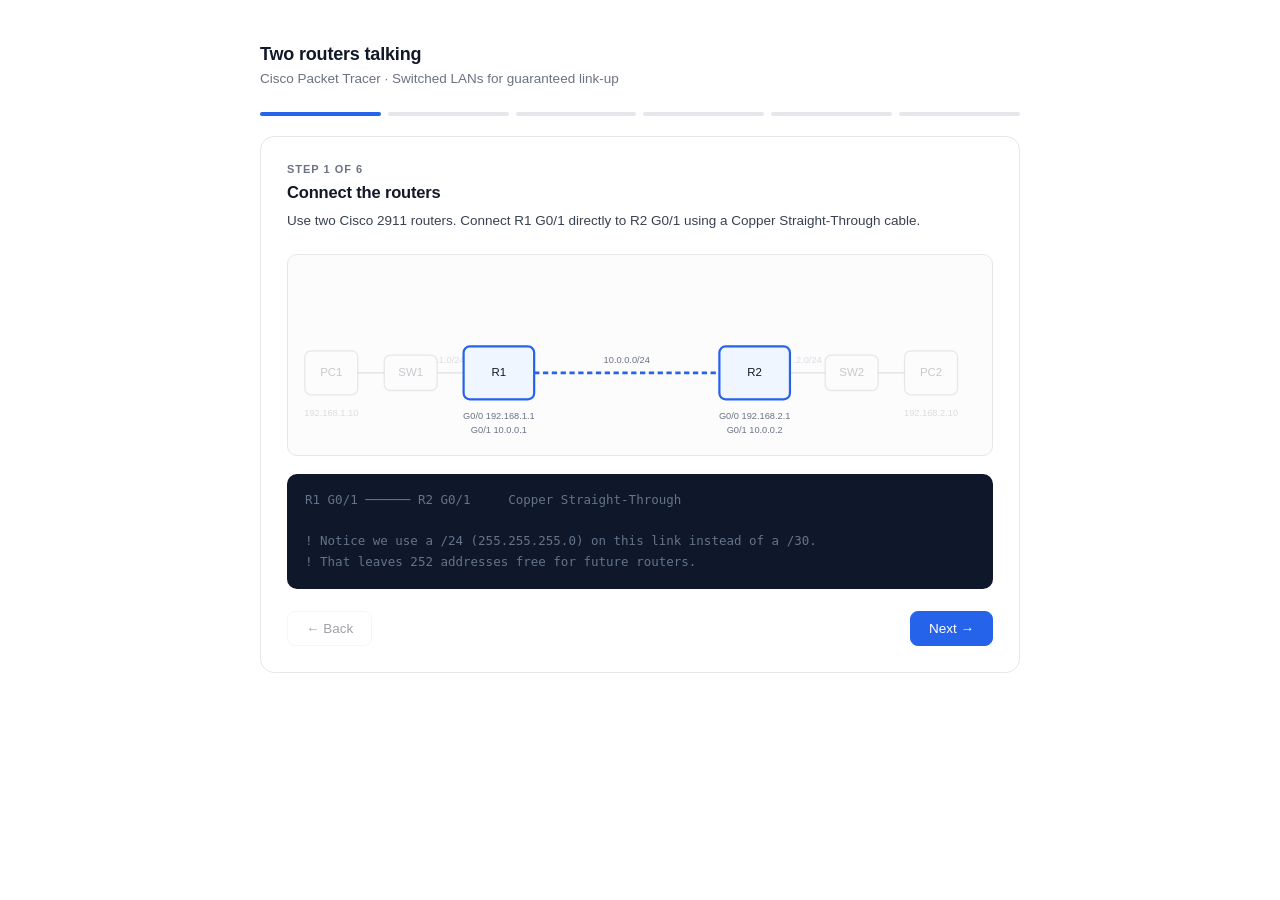
==== 1-router-config.html @ a14adb5b "init" ====
<!DOCTYPE html>
<html lang="en">
<head>
<meta charset="utf-8">
<meta name="viewport" content="width=device-width,initial-scale=1">
<title>Two Routers Talking — Cisco Packet Tracer</title>
<style>
  :root{
    --ink:#111827;
    --muted:#6b7280;
    --line:#e5e7eb;
    --accent:#2563eb;
    --accent-soft:#eff6ff;
  }
  *{box-sizing:border-box}
  body{
    margin:0;background:#fff;color:var(--ink);
    font-family:-apple-system,BlinkMacSystemFont,"Segoe UI",Roboto,Helvetica,Arial,sans-serif;
    -webkit-font-smoothing:antialiased;
  }
  .wrap{max-width:800px;margin:0 auto;padding:44px 20px 64px}

  h1{font-size:18px;font-weight:600;margin:0 0 6px;letter-spacing:-.01em}
  .sub{margin:0 0 26px;font-size:13.5px;color:var(--muted)}

  /* progress */
  .progress{display:flex;gap:7px;margin-bottom:20px}
  .seg{flex:1;height:4px;border:0;padding:0;border-radius:99px;background:var(--line);
       cursor:pointer;transition:background .25s}
  .seg.done{background:#c7d7fb}
  .seg.active{background:var(--accent)}

  /* card */
  .card{border:1px solid var(--line);border-radius:14px;padding:26px}
  .eyebrow{font-size:11px;letter-spacing:.09em;text-transform:uppercase;
           color:var(--muted);font-weight:600}
  h2{font-size:16.5px;font-weight:600;margin:8px 0 8px;letter-spacing:-.01em}
  p.desc{margin:0 0 22px;font-size:13.5px;line-height:1.6;color:#374151}

  /* diagram */
  .diagram{border:1px solid var(--line);border-radius:10px;background:#fcfcfd;
           padding:12px 8px;margin-bottom:18px}
  svg{display:block;width:100%;height:auto}
  #topo text{font-family:inherit;font-size:13px;font-weight:500;fill:var(--ink);
             text-anchor:middle;dominant-baseline:middle}
  #topo text.small{font-size:10.5px;font-weight:400;fill:var(--muted)}
  #topo rect{fill:#fff;stroke:#9ca3af;stroke-width:1.5;transition:.25s}
  #topo line{stroke:#9ca3af;stroke-width:2;transition:.25s}
  #topo g, #topo line{transition:opacity .25s}
  #topo .dim{opacity:.22}
  #topo g.hl rect{stroke:var(--accent);stroke-width:2.5;fill:var(--accent-soft)}
  #topo g.hl line, #topo line.hl{
    stroke:var(--accent);stroke-width:3;
    stroke-dasharray:6 4;animation:flow 1.2s linear infinite;
  }
  @keyframes flow{to{stroke-dashoffset:-10}}

  /* code */
  pre.code{
    background:#0f172a;color:#e2e8f0;border-radius:10px;
    padding:16px 18px;font-size:12.5px;line-height:1.65;
    font-family:ui-monospace,SFMono-Regular,Menlo,Consolas,monospace;
    overflow-x:auto;margin:0 0 22px;white-space:pre;
  }
  pre.code .cm{color:#64748b}
  pre.code .ok{color:#4ade80}

  /* nav */
  .nav{display:flex;gap:10px;justify-content:space-between}
  button.nav-btn{
    font:inherit;font-size:13.5px;font-weight:500;padding:9px 18px;
    border-radius:8px;border:1px solid var(--line);background:#fff;
    color:var(--ink);cursor:pointer;transition:.15s;
  }
  button.nav-btn:hover:not(:disabled){border-color:#cbd5e1;background:#f9fafb}
  button.nav-btn:disabled{opacity:.4;cursor:not-allowed}
  button.primary{background:var(--accent);border-color:var(--accent);color:#fff}
  button.primary:hover:not(:disabled){background:#1d4ed8;border-color:#1d4ed8}

  @media (prefers-reduced-motion:reduce){*{animation:none!important}}
</style>
</head>
<body>
<div class="wrap">

  <h1>Two routers talking</h1>
  <p class="sub">Cisco Packet Tracer · Switched LANs for guaranteed link-up</p>

  <div class="progress" id="progress"></div>

  <div class="card">
    <div class="eyebrow" id="eyebrow"></div>
    <h2 id="title"></h2>
    <p class="desc" id="desc"></p>

    <div class="diagram">
      <svg id="topo" viewBox="0 0 780 200" role="img"
           aria-label="PC1 connects to Switch 1, Switch 1 to R1, R1 to R2, R2 to Switch 2, Switch 2 to PC2">
        <g id="link-pc1-sw1">
          <line x1="70" y1="120" x2="100" y2="120"/>
        </g>
        <g id="link-sw1-r1">
          <line x1="160" y1="120" x2="190" y2="120"/>
          <text class="small" x="175" y="106">.1.0/24</text>
        </g>
        <g id="link-wan">
          <line x1="270" y1="120" x2="480" y2="120"/>
          <text class="small" x="375" y="106">10.0.0.0/24</text>
        </g>
        <g id="link-r2-sw2">
          <line x1="560" y1="120" x2="600" y2="120"/>
          <text class="small" x="580" y="106">.2.0/24</text>
        </g>
        <g id="link-sw2-pc2">
          <line x1="660" y1="120" x2="690" y2="120"/>
        </g>

        <g id="pc1">
          <rect x="10" y="95" width="60" height="50" rx="7"/>
          <text x="40" y="120">PC1</text>
          <text class="small" x="40" y="166">192.168.1.10</text>
        </g>

        <g id="sw1">
          <rect x="100" y="100" width="60" height="40" rx="7"/>
          <text x="130" y="120">SW1</text>
        </g>

        <g id="r1">
          <rect x="190" y="90" width="80" height="60" rx="7"/>
          <text x="230" y="120">R1</text>
          <text class="small" x="230" y="170">G0/0 192.168.1.1</text>
          <text class="small" x="230" y="185">G0/1 10.0.0.1</text>
        </g>

        <g id="r2">
          <rect x="480" y="90" width="80" height="60" rx="7"/>
          <text x="520" y="120">R2</text>
          <text class="small" x="520" y="170">G0/0 192.168.2.1</text>
          <text class="small" x="520" y="185">G0/1 10.0.0.2</text>
        </g>

        <g id="sw2">
          <rect x="600" y="100" width="60" height="40" rx="7"/>
          <text x="630" y="120">SW2</text>
        </g>

        <g id="pc2">
          <rect x="690" y="95" width="60" height="50" rx="7"/>
          <text x="720" y="120">PC2</text>
          <text class="small" x="720" y="166">192.168.2.10</text>
        </g>
      </svg>
    </div>

    <pre class="code" id="code"></pre>

    <div class="nav">
      <button class="nav-btn" id="back">← Back</button>
      <button class="nav-btn primary" id="next">Next →</button>
    </div>
  </div>
</div>

<script>
const steps = [
  {
    title: "Connect the routers",
    desc: "Use two Cisco 2911 routers. Connect R1 G0/1 directly to R2 G0/1 using a Copper Straight-Through cable.",
    hl: ["r1", "r2", "link-wan"],
    code: `<span class="cm">R1 G0/1 ────── R2 G0/1     Copper Straight-Through</span>

<span class="cm">! Notice we use a /24 (255.255.255.0) on this link instead of a /30.</span>
<span class="cm">! That leaves 252 addresses free for future routers.</span>`
  },
  {
    title: "Give R1 its IP addresses",
    desc: "Assign the WAN link IP, then the LAN IP that will face the switch. Make sure to enable both.",
    hl: ["r1"],
    code: `R1> enable
R1# configure terminal
R1(config)# interface g0/1
R1(config-if)# ip address 10.0.0.1 255.255.255.0
R1(config-if)# no shutdown
R1(config-if)# exit
R1(config)# interface g0/0
R1(config-if)# ip address 192.168.1.1 255.255.255.0
R1(config-if)# no shutdown`
  },
  {
    title: "Give R2 its IP addresses",
    desc: "Same configuration on the other router. If the WAN link stays down, check your cabling.",
    hl: ["r2"],
    code: `R2> enable
R2# configure terminal
R2(config)# interface g0/1
R2(config-if)# ip address 10.0.0.2 255.255.255.0
R2(config-if)# no shutdown
R2(config-if)# exit
R2(config)# interface g0/0
R2(config-if)# ip address 192.168.2.1 255.255.255.0
R2(config-if)# no shutdown`
  },
  {
    title: "Add the switches",
    desc: "Drop in two 2960 switches. Connect R1 G0/0 to SW1, and R2 G0/0 to SW2 using straight-through cables. This guarantees the router's LAN interface comes up (fixing the 'down' issue). No switch config is needed.",
    hl: ["r1", "sw1", "r2", "sw2", "link-sw1-r1", "link-r2-sw2"],
    code: `<span class="cm">R1 G0/0 ────── SW1        Copper Straight-Through</span>
<span class="cm">R2 G0/0 ────── SW2        Copper Straight-Through</span>

<span class="cm">! Check R1 again:</span>
R1# show ip interface brief
Interface   IP-Address      Status   Protocol
G0/0        192.168.1.1     <span class="ok">up       up</span>
G0/1        10.0.0.1        <span class="ok">up       up</span>`
  },
  {
    title: "Connect the PCs",
    desc: "Connect PC1 to SW1, and PC2 to SW2 using straight-through cables. Give them static IPs in their respective networks and set their default gateways to the router's LAN IP.",
    hl: ["pc1", "sw1", "pc2", "sw2", "link-pc1-sw1", "link-sw2-pc2"],
    code: `<span class="cm">PC1: IP 192.168.1.10  ·  Gateway 192.168.1.1</span>
<span class="cm">PC2: IP 192.168.2.10  ·  Gateway 192.168.2.1</span>

<span class="cm">! Test the local network first. This should succeed now.</span>
PC1> ping 192.168.1.1`
  },
  {
    title: "Turn on OSPF to route between them",
    desc: "Right now, PC1 can only ping its own router. To reach PC2, the routers need to share routes. OSPF does this automatically and scales perfectly when you add a 3rd router later.",
    hl: ["pc1", "sw1", "r1", "r2", "sw2", "pc2", "link-wan", "link-sw1-r1", "link-r2-sw2", "link-pc1-sw1", "link-sw2-pc2"],
    code: `<span class="cm">! R1</span>
R1(config)# router ospf 1
R1(config-router)# network 192.168.1.0 0.0.0.255 area 0
R1(config-router)# network 10.0.0.0 0.0.0.255 area 0

<span class="cm">! R2</span>
R2(config)# router ospf 1
R2(config-router)# network 192.168.2.0 0.0.0.255 area 0
R2(config-router)# network 10.0.0.0 0.0.0.255 area 0

<span class="cm">! Final Test across the whole network:</span>
PC1> ping 192.168.2.10
<span class="ok">Reply from 192.168.2.10: bytes=32 time&lt;1ms TTL=126</span>`
  }
];

const NODES = ["pc1","sw1","r1","r2","sw2","pc2",
               "link-pc1-sw1","link-sw1-r1","link-wan","link-r2-sw2","link-sw2-pc2"];
const total = steps.length;
let cur = 0;

const segsEl = document.getElementById("progress");
steps.forEach((_, i) => {
  const b = document.createElement("button");
  b.className = "seg";
  b.setAttribute("aria-label", "Go to step " + (i + 1));
  b.addEventListener("click", () => { cur = i; render(); });
  segsEl.appendChild(b);
});

const $ = id => document.getElementById(id);

function render(){
  const s = steps[cur];

  $("eyebrow").textContent = `Step ${cur + 1} of ${total}`;
  $("title").textContent = s.title;
  $("desc").textContent = s.desc;
  $("code").innerHTML = s.code;

  NODES.forEach(id => {
    const el = $(id);
    const on = s.hl.includes(id);
    el.classList.toggle("hl", on);
    el.classList.toggle("dim", !on);
  });

  [...segsEl.children].forEach((b, i) => {
    b.classList.toggle("active", i === cur);
    b.classList.toggle("done", i < cur);
  });

  $("back").disabled = cur === 0;
  $("next").textContent = cur === total - 1 ? "Restart" : "Next →";
}

$("back").addEventListener("click", () => { if (cur > 0) { cur--; render(); } });
$("next").addEventListener("click", () => { cur = (cur + 1) % total; render(); });

document.addEventListener("keydown", e => {
  if (e.key === "ArrowRight") { cur = (cur + 1) % total; render(); }
  if (e.key === "ArrowLeft" && cur > 0) { cur--; render(); }
});

render();
</script>
</body>
</html>
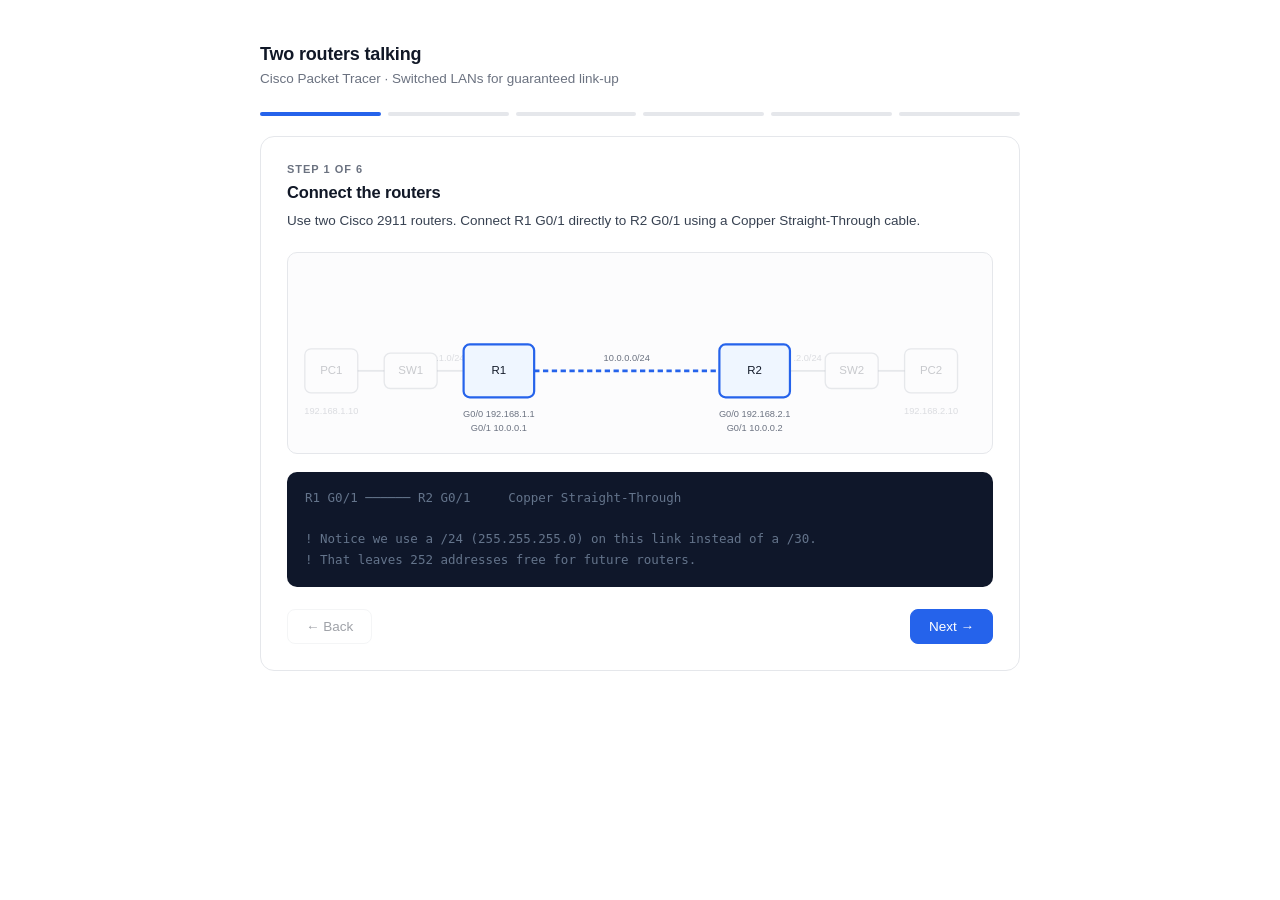
==== commit 97fc28a5: "merged styles" ====
--- a/1-router-config.html
+++ b/1-router-config.html
@@ -4,80 +4,16 @@
 <meta charset="utf-8">
 <meta name="viewport" content="width=device-width,initial-scale=1">
 <title>Two Routers Talking — Cisco Packet Tracer</title>
+<link rel="stylesheet" href="styles.css">
 <style>
-  :root{
-    --ink:#111827;
-    --muted:#6b7280;
-    --line:#e5e7eb;
-    --accent:#2563eb;
-    --accent-soft:#eff6ff;
+  :root {
+    --wrap-width: 800px;
+    --diagram-padding: 12px 8px;
+    --topo-font-size: 13px;
+    --topo-font-weight: 500;
+    --topo-small-size: 10.5px;
   }
-  *{box-sizing:border-box}
-  body{
-    margin:0;background:#fff;color:var(--ink);
-    font-family:-apple-system,BlinkMacSystemFont,"Segoe UI",Roboto,Helvetica,Arial,sans-serif;
-    -webkit-font-smoothing:antialiased;
-  }
-  .wrap{max-width:800px;margin:0 auto;padding:44px 20px 64px}
-
-  h1{font-size:18px;font-weight:600;margin:0 0 6px;letter-spacing:-.01em}
-  .sub{margin:0 0 26px;font-size:13.5px;color:var(--muted)}
-
-  /* progress */
-  .progress{display:flex;gap:7px;margin-bottom:20px}
-  .seg{flex:1;height:4px;border:0;padding:0;border-radius:99px;background:var(--line);
-       cursor:pointer;transition:background .25s}
-  .seg.done{background:#c7d7fb}
-  .seg.active{background:var(--accent)}
-
-  /* card */
-  .card{border:1px solid var(--line);border-radius:14px;padding:26px}
-  .eyebrow{font-size:11px;letter-spacing:.09em;text-transform:uppercase;
-           color:var(--muted);font-weight:600}
-  h2{font-size:16.5px;font-weight:600;margin:8px 0 8px;letter-spacing:-.01em}
-  p.desc{margin:0 0 22px;font-size:13.5px;line-height:1.6;color:#374151}
-
-  /* diagram */
-  .diagram{border:1px solid var(--line);border-radius:10px;background:#fcfcfd;
-           padding:12px 8px;margin-bottom:18px}
-  svg{display:block;width:100%;height:auto}
-  #topo text{font-family:inherit;font-size:13px;font-weight:500;fill:var(--ink);
-             text-anchor:middle;dominant-baseline:middle}
-  #topo text.small{font-size:10.5px;font-weight:400;fill:var(--muted)}
-  #topo rect{fill:#fff;stroke:#9ca3af;stroke-width:1.5;transition:.25s}
-  #topo line{stroke:#9ca3af;stroke-width:2;transition:.25s}
-  #topo g, #topo line{transition:opacity .25s}
-  #topo .dim{opacity:.22}
-  #topo g.hl rect{stroke:var(--accent);stroke-width:2.5;fill:var(--accent-soft)}
-  #topo g.hl line, #topo line.hl{
-    stroke:var(--accent);stroke-width:3;
-    stroke-dasharray:6 4;animation:flow 1.2s linear infinite;
-  }
-  @keyframes flow{to{stroke-dashoffset:-10}}
-
-  /* code */
-  pre.code{
-    background:#0f172a;color:#e2e8f0;border-radius:10px;
-    padding:16px 18px;font-size:12.5px;line-height:1.65;
-    font-family:ui-monospace,SFMono-Regular,Menlo,Consolas,monospace;
-    overflow-x:auto;margin:0 0 22px;white-space:pre;
-  }
-  pre.code .cm{color:#64748b}
-  pre.code .ok{color:#4ade80}
-
-  /* nav */
-  .nav{display:flex;gap:10px;justify-content:space-between}
-  button.nav-btn{
-    font:inherit;font-size:13.5px;font-weight:500;padding:9px 18px;
-    border-radius:8px;border:1px solid var(--line);background:#fff;
-    color:var(--ink);cursor:pointer;transition:.15s;
-  }
-  button.nav-btn:hover:not(:disabled){border-color:#cbd5e1;background:#f9fafb}
-  button.nav-btn:disabled{opacity:.4;cursor:not-allowed}
-  button.primary{background:var(--accent);border-color:var(--accent);color:#fff}
-  button.primary:hover:not(:disabled){background:#1d4ed8;border-color:#1d4ed8}
-
-  @media (prefers-reduced-motion:reduce){*{animation:none!important}}
+  #topo .dim { opacity: 0.22; }
 </style>
 </head>
 <body>
--- a/styles.css
+++ b/styles.css
@@ -0,0 +1,345 @@
+/* ==========================================================================
+   Shared Styles — Cisco Packet Tracer Lab Modules
+   ========================================================================== */
+
+/* --- CSS Custom Properties (Theme) --- */
+:root {
+  --ink: #111827;
+  --muted: #6b7280;
+  --line: #e5e7eb;
+  --accent: #2563eb;
+  --accent-soft: #eff6ff;
+  --bg-code: #0f172a;
+  --text-code: #e2e8f0;
+  --comment-code: #64748b;
+  --success-code: #4ade80;
+  --error-code: #f87171;
+  --progress-done: #c7d7fb;
+  --stroke-default: #9ca3af;
+  --diagram-bg: #fcfcfd;
+
+  /* Per-page overrides (can be overridden in HTML <style> if needed) */
+  --wrap-width: 800px;
+  --diagram-padding: 12px 8px;
+  --topo-font-size: 13px;
+  --topo-font-weight: 500;
+  --topo-small-size: 10.5px;
+}
+
+/* --- Reset & Base --- */
+* {
+  box-sizing: border-box;
+}
+
+body {
+  margin: 0;
+  background: #fff;
+  color: var(--ink);
+  font-family: -apple-system, BlinkMacSystemFont, "Segoe UI", Roboto, Helvetica, Arial, sans-serif;
+  -webkit-font-smoothing: antialiased;
+}
+
+.wrap {
+  max-width: var(--wrap-width);
+  margin: 0 auto;
+  padding: 44px 20px 64px;
+}
+
+h1 {
+  font-size: 18px;
+  font-weight: 600;
+  margin: 0 0 6px;
+  letter-spacing: -0.01em;
+}
+
+.sub {
+  margin: 0 0 26px;
+  font-size: 13.5px;
+  color: var(--muted);
+}
+
+/* --- Progress Bar --- */
+.progress {
+  display: flex;
+  gap: 7px;
+  margin-bottom: 20px;
+}
+
+.seg {
+  flex: 1;
+  height: 4px;
+  border: 0;
+  padding: 0;
+  border-radius: 99px;
+  background: var(--line);
+  cursor: pointer;
+  transition: background 0.25s;
+}
+
+.seg.done {
+  background: var(--progress-done);
+}
+
+.seg.active {
+  background: var(--accent);
+}
+
+/* --- Card --- */
+.card {
+  border: 1px solid var(--line);
+  border-radius: 14px;
+  padding: 26px;
+}
+
+.eyebrow {
+  font-size: 11px;
+  letter-spacing: 0.09em;
+  text-transform: uppercase;
+  color: var(--muted);
+  font-weight: 600;
+}
+
+h2 {
+  font-size: 16.5px;
+  font-weight: 600;
+  margin: 8px 0 8px;
+  letter-spacing: -0.01em;
+}
+
+p.desc {
+  margin: 0 0 20px;
+  font-size: 13.5px;
+  line-height: 1.6;
+  color: #374151;
+}
+
+/* --- Diagram --- */
+.diagram {
+  border: 1px solid var(--line);
+  border-radius: 10px;
+  background: var(--diagram-bg);
+  padding: var(--diagram-padding);
+  margin-bottom: 18px;
+}
+
+svg {
+  display: block;
+  width: 100%;
+  height: auto;
+}
+
+#topo text {
+  font-family: inherit;
+  font-size: var(--topo-font-size);
+  font-weight: var(--topo-font-weight);
+  fill: var(--ink);
+  text-anchor: middle;
+  dominant-baseline: middle;
+}
+
+#topo text.small {
+  font-size: var(--topo-small-size);
+  font-weight: 400;
+  fill: var(--muted);
+}
+
+#topo rect {
+  fill: #fff;
+  stroke: var(--stroke-default);
+  stroke-width: 1.5;
+  transition: 0.25s;
+}
+
+#topo line {
+  stroke: var(--stroke-default);
+  stroke-width: 2;
+  transition: 0.25s;
+}
+
+#topo g {
+  transition: opacity 0.25s;
+}
+
+.dim {
+  opacity: 0.2;
+}
+
+#topo g.hl rect {
+  stroke: var(--accent);
+  stroke-width: 2.5;
+  fill: var(--accent-soft);
+}
+
+#topo g.hl line,
+#topo line.hl {
+  stroke: var(--accent);
+  stroke-width: 3;
+  stroke-dasharray: 6 4;
+  animation: flow 1.2s linear infinite;
+}
+
+@keyframes flow {
+  to {
+    stroke-dashoffset: -10;
+  }
+}
+
+/* --- Code Block --- */
+pre.code {
+  background: var(--bg-code);
+  color: var(--text-code);
+  border-radius: 10px;
+  padding: 16px 18px;
+  font-size: 12.5px;
+  line-height: 1.65;
+  font-family: ui-monospace, SFMono-Regular, Menlo, Consolas, monospace;
+  overflow-x: auto;
+  margin: 0 0 22px;
+  white-space: pre;
+}
+
+pre.code .cm {
+  color: var(--comment-code);
+}
+
+pre.code .ok {
+  color: var(--success-code);
+}
+
+pre.code .err {
+  color: var(--error-code);
+}
+
+/* --- Navigation --- */
+.nav {
+  display: flex;
+  gap: 10px;
+  justify-content: space-between;
+}
+
+button.nav-btn {
+  font: inherit;
+  font-size: 13.5px;
+  font-weight: 500;
+  padding: 9px 18px;
+  border-radius: 8px;
+  border: 1px solid var(--line);
+  background: #fff;
+  color: var(--ink);
+  cursor: pointer;
+  transition: 0.15s;
+}
+
+button.nav-btn:hover:not(:disabled) {
+  border-color: #cbd5e1;
+  background: #f9fafb;
+}
+
+button.nav-btn:disabled {
+  opacity: 0.4;
+  cursor: not-allowed;
+}
+
+button.primary {
+  background: var(--accent);
+  border-color: var(--accent);
+  color: #fff;
+}
+
+button.primary:hover:not(:disabled) {
+  background: #1d4ed8;
+  border-color: #1d4ed8;
+}
+
+/* --- Accessibility --- */
+@media (prefers-reduced-motion: reduce) {
+  * {
+    animation: none !important;
+    transition: none !important;
+  }
+}
+
+/* ==========================================================================
+   Index Page Styles (Menu Cards)
+   ========================================================================== */
+
+.index-wrap {
+  max-width: 680px;
+  margin: 0 auto;
+  padding: 60px 20px;
+}
+
+.index-wrap h1 {
+  font-size: 22px;
+  font-weight: 600;
+  margin: 0 0 8px;
+  letter-spacing: -0.02em;
+}
+
+.index-wrap p.sub {
+  margin: 0 0 36px;
+  font-size: 14px;
+  line-height: 1.6;
+  color: var(--muted);
+}
+
+.menu {
+  display: flex;
+  flex-direction: column;
+  gap: 14px;
+}
+
+a.card {
+  display: flex;
+  align-items: center;
+  justify-content: space-between;
+  text-decoration: none;
+  color: inherit;
+  border: 1px solid var(--line);
+  border-radius: 12px;
+  padding: 20px 24px;
+  transition: all 0.2s;
+}
+
+a.card:hover {
+  border-color: var(--accent);
+  background: var(--accent-soft);
+  transform: translateY(-2px);
+}
+
+.card-text h2 {
+  font-size: 15px;
+  font-weight: 600;
+  margin: 0 0 4px;
+  color: var(--ink);
+}
+
+.card-text p {
+  font-size: 12.5px;
+  color: var(--muted);
+  margin: 0;
+}
+
+.arrow {
+  font-size: 18px;
+  color: var(--muted);
+  transition: 0.2s;
+}
+
+a.card:hover .arrow {
+  color: var(--accent);
+  transform: translateX(4px);
+}
+
+.badge {
+  display: inline-block;
+  font-size: 10px;
+  font-weight: 600;
+  letter-spacing: 0.05em;
+  text-transform: uppercase;
+  background: #e5e7eb;
+  color: #4b5563;
+  padding: 3px 8px;
+  border-radius: 99px;
+  margin-bottom: 8px;
+}
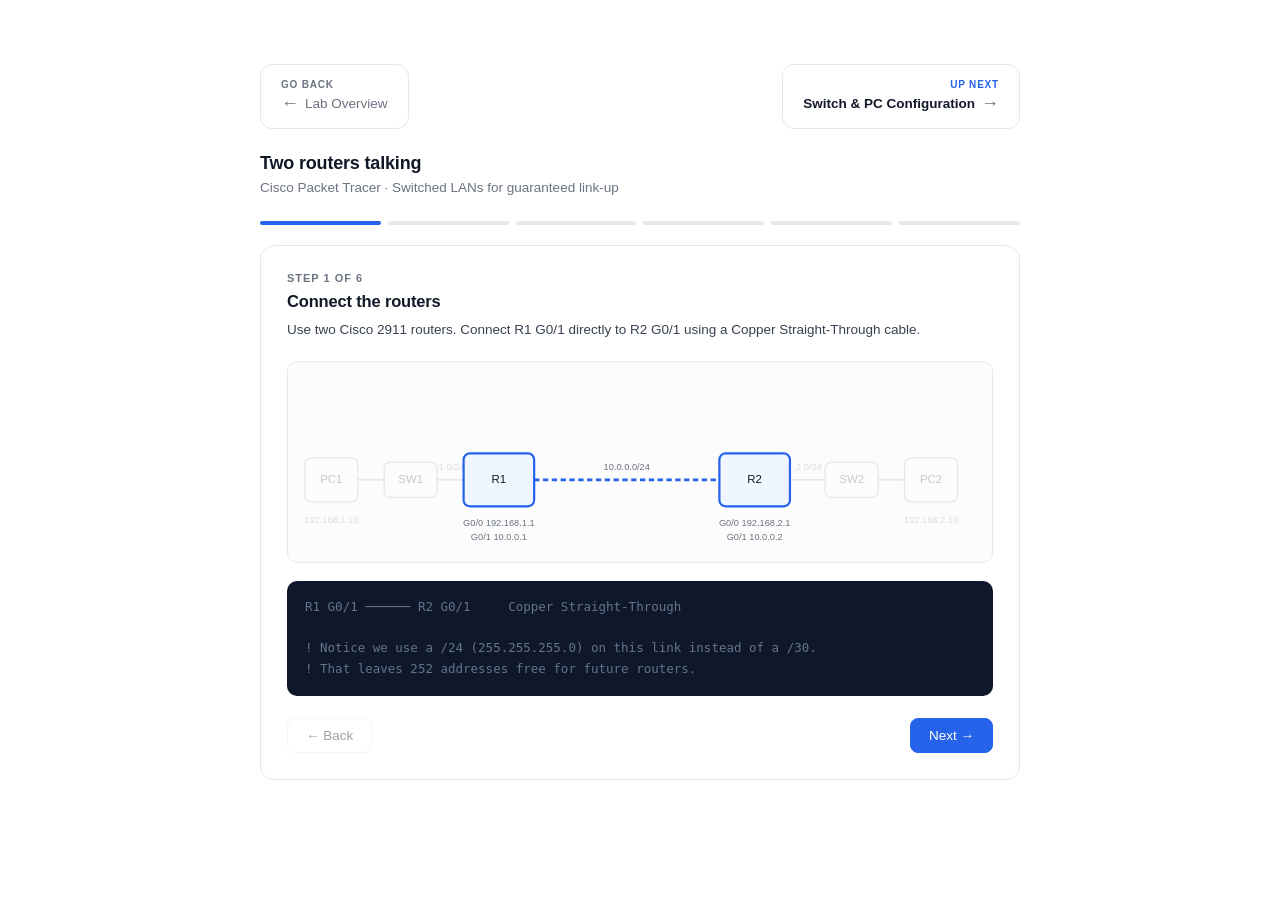
==== commit 3af7b00d: "add navigation" ====
--- a/1-router-config.html
+++ b/1-router-config.html
@@ -19,6 +19,23 @@
 <body>
 <div class="wrap">
 
+  <div class="module-nav">
+    <a href="index.html" class="btn-back">
+      <div class="back-label">Go Back</div>
+      <div class="back-title">
+        <span class="arrow">←</span>
+        Lab Overview
+      </div>
+    </a>
+    <a href="2-switch-pc-setup.html" class="btn-next">
+      <div class="next-label">Up Next</div>
+      <div class="next-title">
+        Switch & PC Configuration
+        <span class="arrow">→</span>
+      </div>
+    </a>
+  </div>
+
   <h1>Two routers talking</h1>
   <p class="sub">Cisco Packet Tracer · Switched LANs for guaranteed link-up</p>
 
--- a/styles.css
+++ b/styles.css
@@ -259,6 +259,134 @@
   }
 }
 
+/* --- Module Navigation (Between Progress Bar and Card) --- */
+.module-nav {
+  display: flex;
+  justify-content: space-between;
+  align-items: stretch;
+  gap: 16px;
+  margin: 20px 0 24px;
+}
+
+/* Left Side: Back Button - matches Next button design */
+.btn-back {
+  display: flex;
+  flex-direction: column;
+  align-items: flex-start;
+  justify-content: center;
+  flex: 0 0 auto;
+  max-width: 280px;
+  padding: 14px 20px;
+  text-decoration: none;
+  border: 1px solid var(--line);
+  border-radius: 12px;
+  background: #fff;
+  transition: all 0.2s;
+  text-align: left;
+}
+
+.btn-back:hover {
+  border-color: var(--muted);
+  background: #f9fafb;
+  transform: translateY(-2px);
+  box-shadow: 0 4px 12px rgba(107, 114, 128, 0.08);
+}
+
+/* Back Button Text */
+.back-label {
+  font-size: 10px;
+  text-transform: uppercase;
+  letter-spacing: 0.08em;
+  font-weight: 600;
+  color: var(--muted);
+  margin-bottom: 3px;
+}
+
+.back-title {
+  font-size: 13.5px;
+  font-weight: 500;
+  color: var(--muted);
+  display: flex;
+  align-items: center;
+  gap: 6px;
+}
+
+.back-title span.arrow {
+  transition: transform 0.2s;
+}
+
+.btn-back:hover .back-title span.arrow {
+  transform: translateX(-4px);
+}
+
+/* Right Side: Next Module Card */
+.btn-next {
+  display: flex;
+  flex-direction: column;
+  align-items: flex-end;
+  justify-content: center;
+  flex: 0 0 auto;
+  max-width: 280px;
+  padding: 14px 20px;
+  text-decoration: none;
+  border: 1px solid var(--line);
+  border-radius: 12px;
+  background: #fff;
+  transition: all 0.2s;
+  text-align: right;
+}
+
+.btn-next:hover {
+  border-color: var(--accent);
+  background: var(--accent-soft);
+  transform: translateY(-2px);
+  box-shadow: 0 4px 12px rgba(37, 99, 235, 0.08);
+}
+
+/* Next Button Text */
+.next-label {
+  font-size: 10px;
+  text-transform: uppercase;
+  letter-spacing: 0.08em;
+  font-weight: 600;
+  color: var(--accent);
+  margin-bottom: 3px;
+}
+
+.next-title {
+  font-size: 13.5px;
+  font-weight: 600;
+  color: var(--ink);
+  display: flex;
+  align-items: center;
+  gap: 6px;
+}
+
+.next-title span.arrow {
+  transition: transform 0.2s;
+}
+
+.btn-next:hover .next-title span.arrow {
+  transform: translateX(4px);
+}
+
+/* Disabled state for btn-next (on last page) */
+.btn-next.disabled {
+  opacity: 0.4;
+  pointer-events: none;
+}
+
+.btn-next.disabled:hover {
+  border-color: var(--line);
+  background: #fff;
+  transform: none;
+  box-shadow: none;
+}
+
+.btn-next.disabled .next-title span.arrow {
+  transform: none;
+}
+
 /* ==========================================================================
    Index Page Styles (Menu Cards)
    ========================================================================== */
